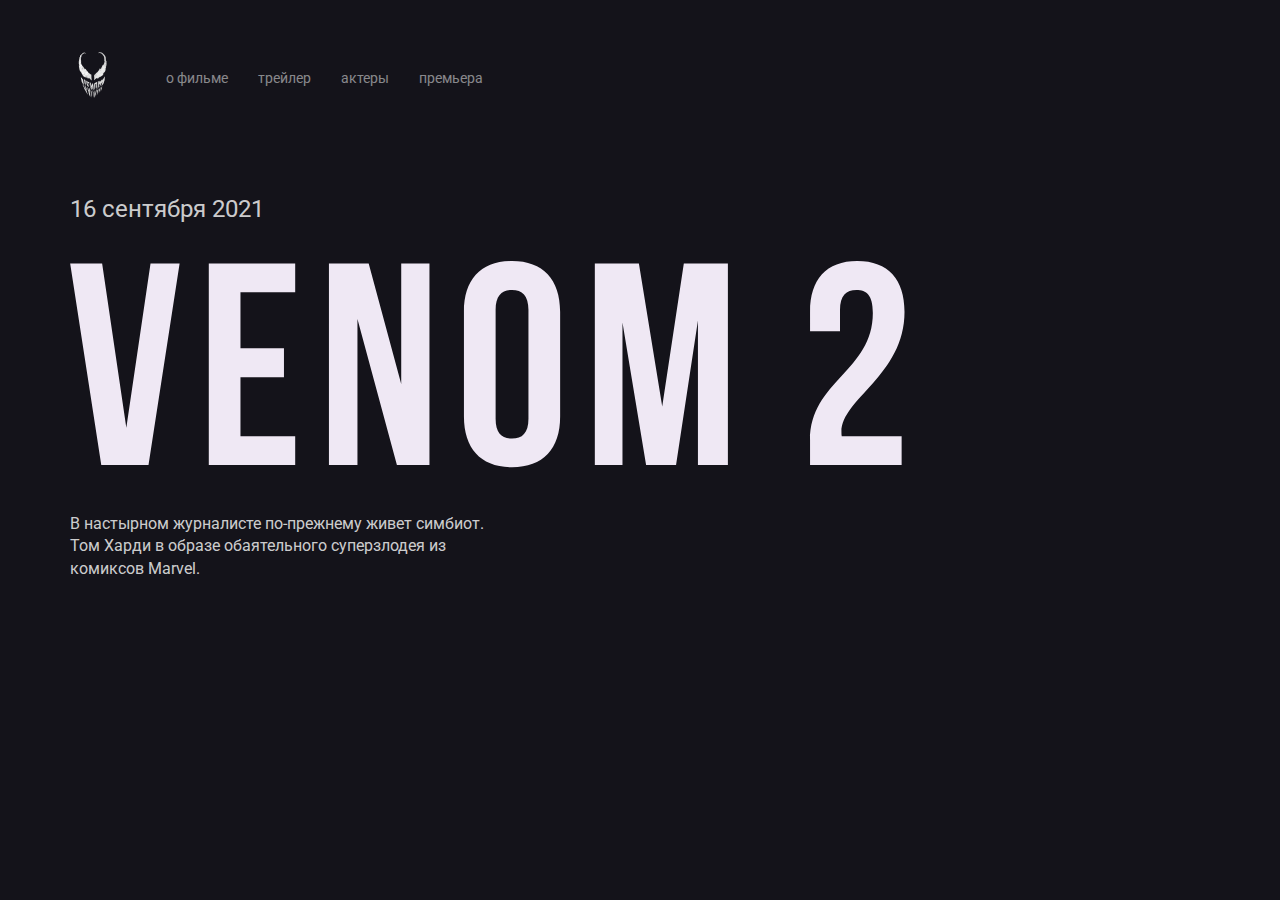
==== index.html @ 16a168cc "Day 1" ====
<!DOCTYPE html>
<html lang="ru">

<head>
    <meta charset="UTF-8">
    <meta http-equiv="X-UA-Compatible" content="IE=edge">
    <meta name="viewport" content="width=device-width, initial-scale=1.0">
    <link rel="preconnect" href="https://fonts.gstatic.com">
    <link href="https://fonts.googleapis.com/css2?family=Roboto:wght@400;700&display=swap" rel="stylesheet">
    <link rel="stylesheet" href="./styles/normalize.css">
    <link rel="stylesheet" href="./styles/style.css">
    <title>Venom 2 - сайт о фильме</title>
</head>

<body>
    <div class="container">
        <header class="header">
            <a href="/" class="logo-link">
                <img src="./img/logo.png" alt="logo: venom" class="logo-img">
            </a>
            <nav class="nav">
                <ul class="nav-menu">
                    <li class="nav-menu-item">
                        <a href="about.html" class="nav-menu-link">о фильме</a>
                    </li>
                    <li class="nav-menu-item">
                        <a href="trailer.html" class="nav-menu-link">трейлер</a>
                    </li>
                    <li class="nav-menu-item">
                        <a href="actors.html" class="nav-menu-link">актеры</a>
                    </li>
                    <li class="nav-menu-item">
                        <a href="premier.html" class="nav-menu-link">премьера</a>
                    </li>
                </ul>
            </nav>
        </header>
        <section class="film">
            <div class="film-text">
                <span class="film-date">16 сентября 2021</span>
                <img src="./img/venom-2.svg" alt="logo: venom-2" class="film-logo">
                <p class="film-description">
                    В настырном журналисте по-прежнему живет симбиот. Том Харди в образе обаятельного суперзлодея из комиксов Marvel.
                </p>
            </div>
            <!-- /.hero-text -->
        </section>
        <!-- /.hero -->
    </div>
</body>

</html>
---- styles/style.css ----
body {
	background-color: #14131a;
	color: #fff;
	font-family: "Roboto", sans-serif;
}

.container {
	max-width: 1140px;
	margin: auto;
}

.header {
	display: flex;
	align-items: center;
	padding-top: 40px;
	margin-bottom: 80px;
}

.logo-link {
	display: inline-block;
	margin-right: 50px;
}

.logo-img {
	width: 46px;
	height: 71px;
}

.nav-menu {
	margin: 0;
	padding: 0;
	list-style: none;
	display: flex;
}

.nav-menu-item {
	margin-right: 30px;
}

.nav-menu-link {
	text-decoration: none;
	color: rgba(255, 255, 255, 0.5);
	font-size: 14px;
	line-height: 16px;
}

.film-date {
	display: block;
	font-size: 24px;
	line-height: 28px;
	color: rgba(255, 255, 255, 0.8);
	margin-bottom: 38px;
}

.film-description {
	margin-top: 40px;
	max-width: 423px;
	font-size: 16px;
	line-height: 140%;
	color: rgba(255, 255, 255, 0.8);
}
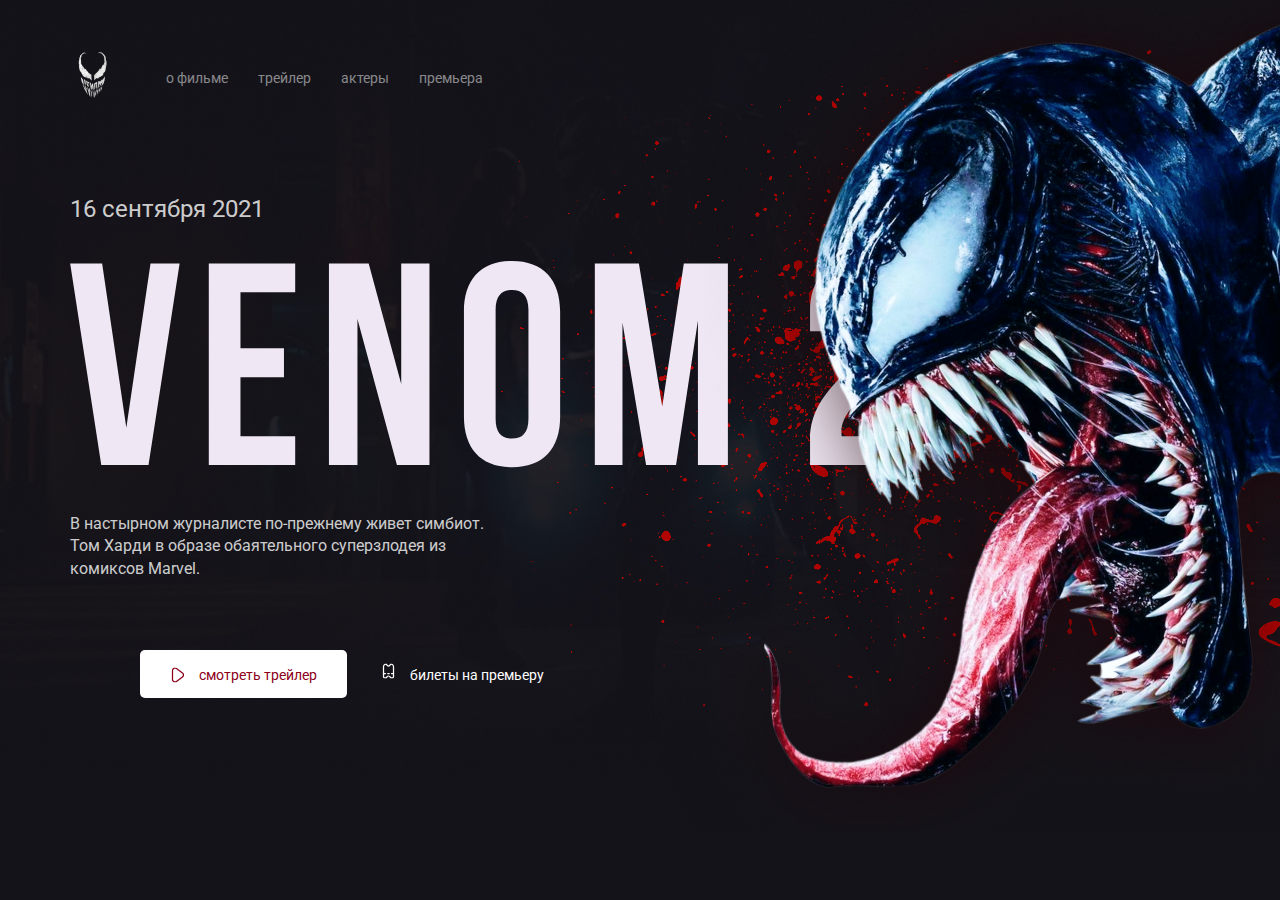
==== commit a60291e3: "Day 2" ====
--- a/index.html
+++ b/index.html
@@ -12,7 +12,7 @@
     <title>Venom 2 - сайт о фильме</title>
 </head>
 
-<body>
+<body class="blood">
     <div class="container">
         <header class="header">
             <a href="/" class="logo-link">
@@ -43,10 +43,22 @@
                     В настырном журналисте по-прежнему живет симбиот. Том Харди в образе обаятельного суперзлодея из комиксов Marvel.
                 </p>
             </div>
-            <!-- /.hero-text -->
+            <!-- /.film-text -->
+            <div class="button-group">
+                <button class="button button-primary">
+                    <img width="15" src="img/play.svg" alt="icon: play" class="button-icon">
+                    <span class="button-text">смотреть трейлер</span>
+                </button>
+                <a href="trailer.html" class="button button-link">
+                    <img width="15" src="./img/ticket.svg" alt="icon: ticket">
+                    <span class="button-text">билеты на премьеру</span>
+                </a>
+            </div>
+            <!-- /.button-group -->
         </section>
-        <!-- /.hero -->
+        <!-- /.film -->
     </div>
+    <img src="./img/venom.png" alt="photo: venom" class="venom">
 </body>
 
 </html>--- a/styles/style.css
+++ b/styles/style.css
@@ -1,49 +1,40 @@
 body {
-	background-color: #14131a;
 	color: #fff;
 	font-family: "Roboto", sans-serif;
 }
-
 .container {
 	max-width: 1140px;
 	margin: auto;
 }
-
 .header {
 	display: flex;
 	align-items: center;
 	padding-top: 40px;
 	margin-bottom: 80px;
 }
-
 .logo-link {
 	display: inline-block;
 	margin-right: 50px;
 }
-
 .logo-img {
 	width: 46px;
 	height: 71px;
 }
-
 .nav-menu {
 	margin: 0;
 	padding: 0;
 	list-style: none;
 	display: flex;
 }
-
 .nav-menu-item {
 	margin-right: 30px;
 }
-
 .nav-menu-link {
 	text-decoration: none;
 	color: rgba(255, 255, 255, 0.5);
 	font-size: 14px;
 	line-height: 16px;
 }
-
 .film-date {
 	display: block;
 	font-size: 24px;
@@ -51,7 +42,6 @@
 	color: rgba(255, 255, 255, 0.8);
 	margin-bottom: 38px;
 }
-
 .film-description {
 	margin-top: 40px;
 	max-width: 423px;
@@ -59,3 +49,39 @@
 	line-height: 140%;
 	color: rgba(255, 255, 255, 0.8);
 }
+.button {
+	padding: 15px 30px;
+	border-radius: 5px;
+	border: none;
+	text-decoration: none;
+	cursor: pointer;
+}
+.button-text,
+.button-icon {
+	display: inline-block;
+	vertical-align: middle;
+}
+.button-text {
+	font-size: 14px;
+	line-height: 16px;
+	margin-left: 10px;
+}
+.button-primary {
+	color: #8d0019;
+	background-color: #fff;
+}
+.button-link {
+	color: #fff;
+}
+.button-group {
+	margin: 70px;
+}
+.venom {
+	position: absolute;
+	top: 0;
+	right: 0;
+}
+.blood {
+	background: url("../img/blood.png") no-repeat top right,
+		#14131a url("../img/background.jpg") no-repeat center / 100%;
+}
